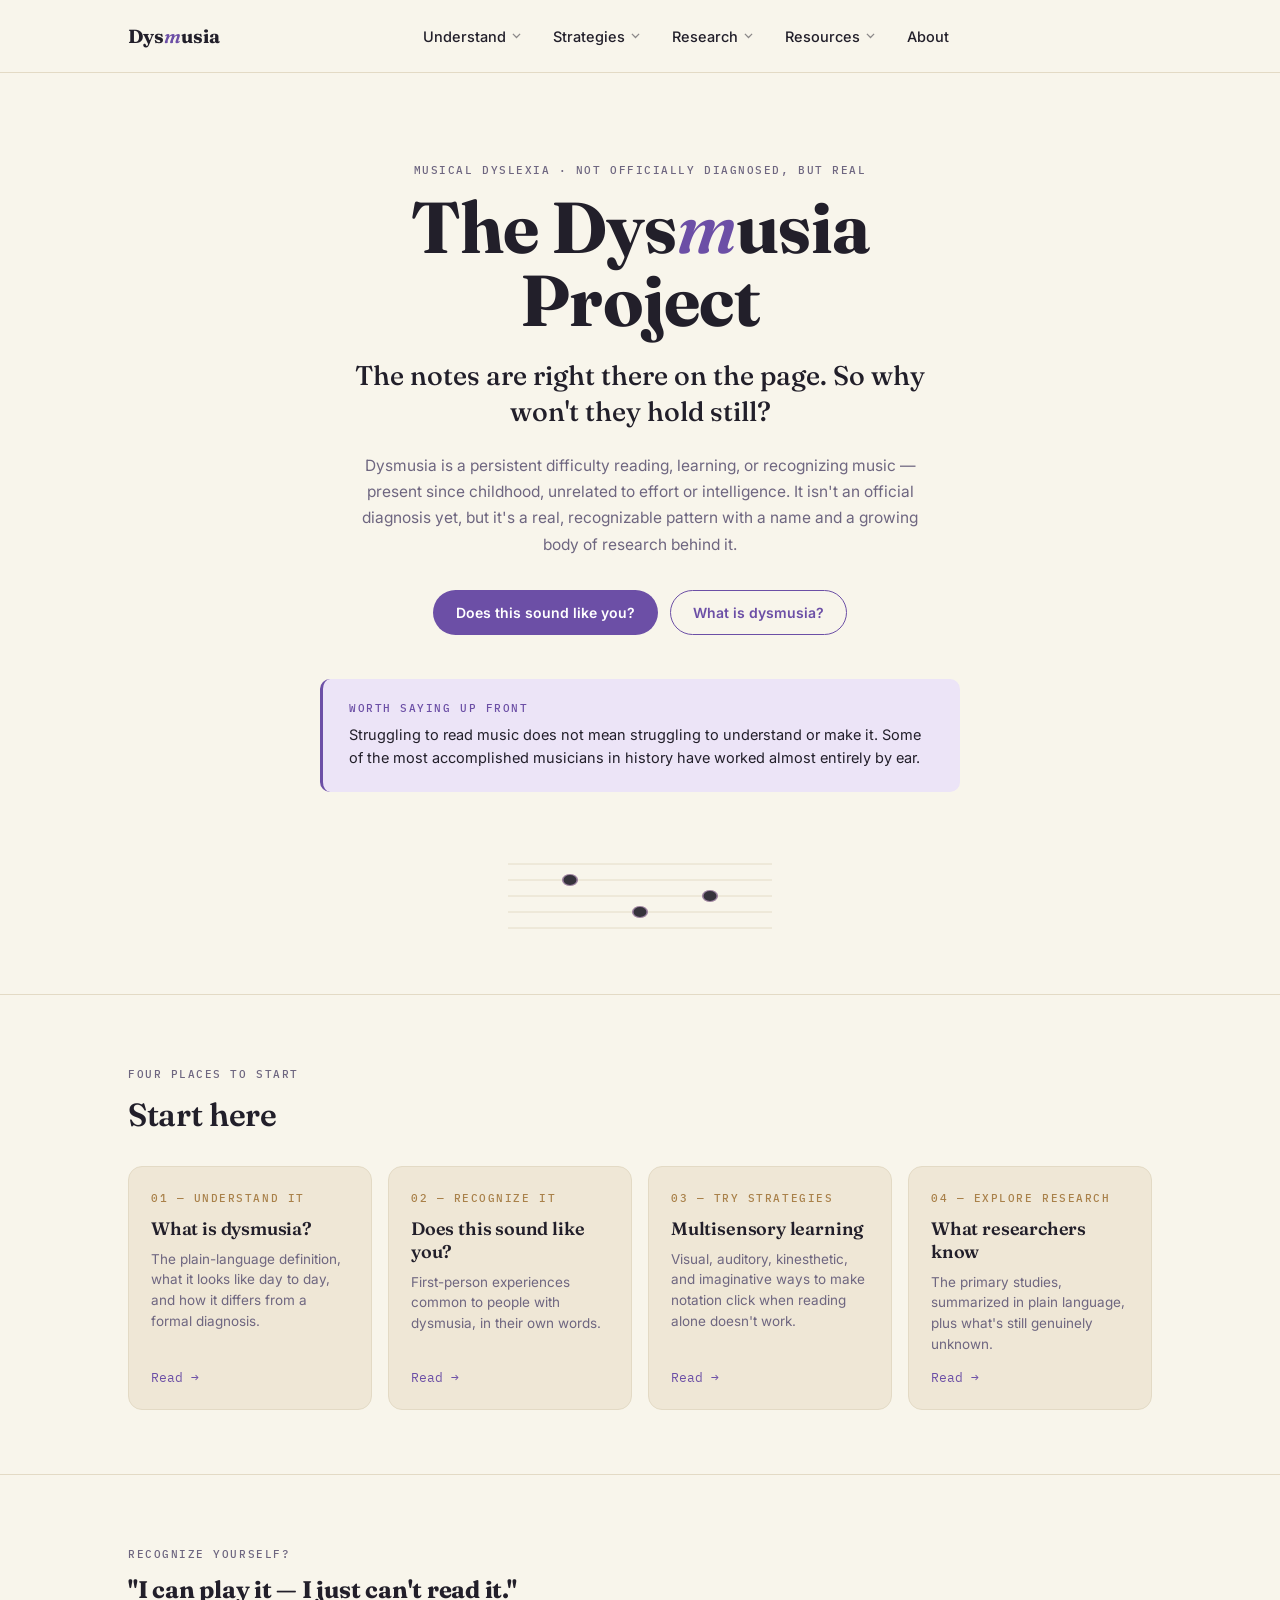
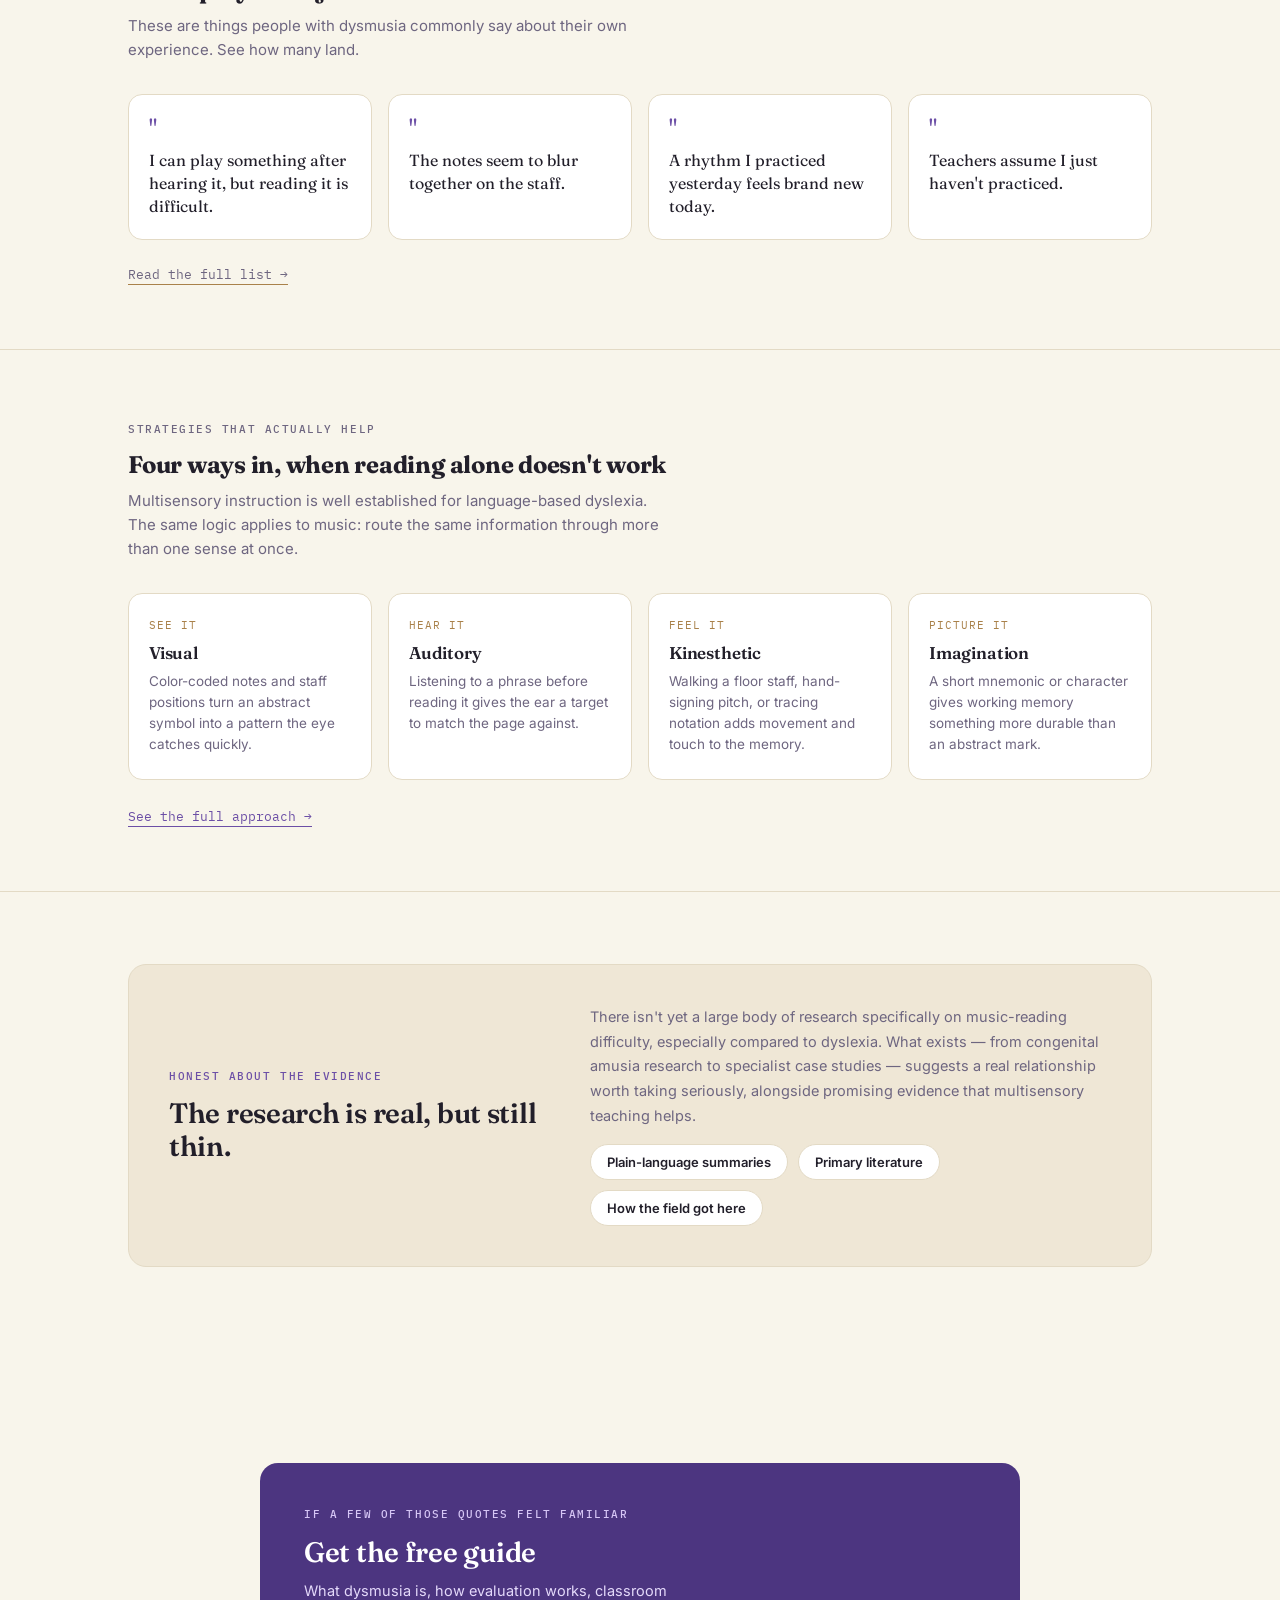
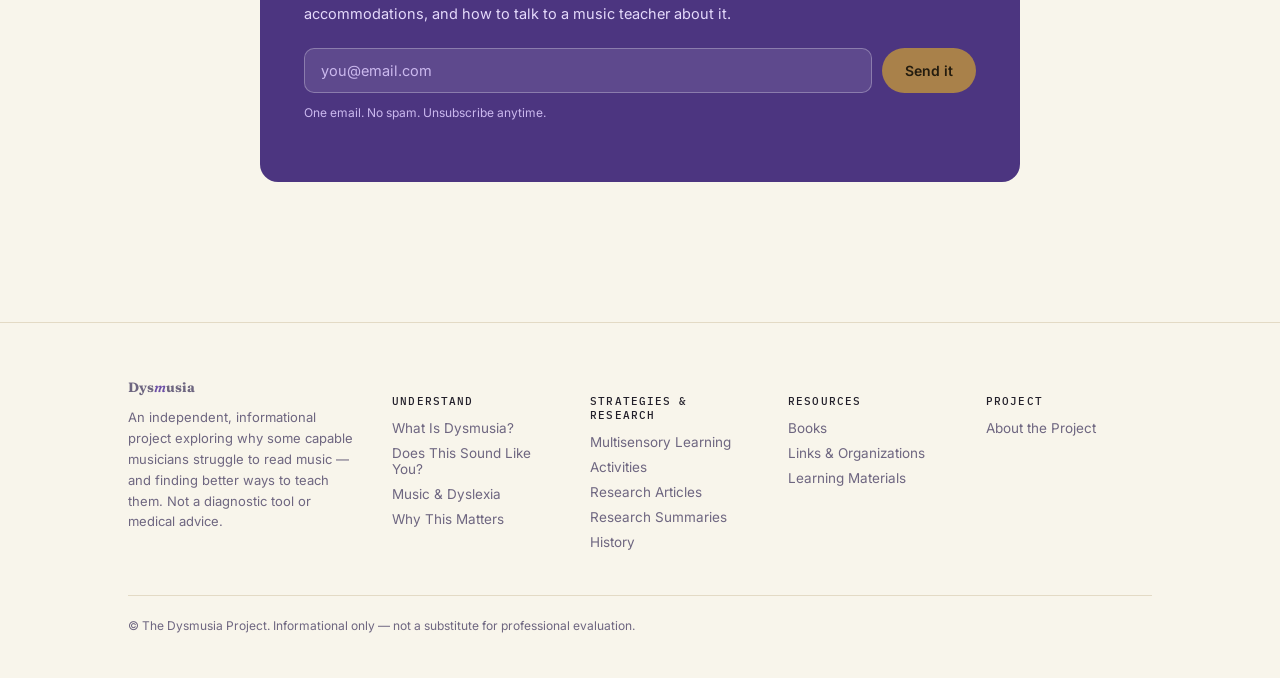
==== index.html @ ca69eed8 "initial site" ====
<!DOCTYPE html>
<html lang="en">
<head>
<meta charset="UTF-8">
<meta name="viewport" content="width=device-width, initial-scale=1.0">
<title>The Dysmusia Project — Why capable musicians struggle to read music</title>
<meta name="description" content="An informational project on dysmusia: why some capable musicians struggle to read notation, and how to teach around it.">
<link rel="preconnect" href="https://fonts.googleapis.com">
<link rel="preconnect" href="https://fonts.gstatic.com" crossorigin>
<link href="https://fonts.googleapis.com/css2?family=Fraunces:ital,opsz,wght,SOFT,WONK@0,9..144,300..900,0..100,0..1;1,9..144,300..900,0..100,0..1&family=Inter:wght@400;500;600;700&family=IBM+Plex+Mono:wght@400;500&display=swap" rel="stylesheet">
<link rel="stylesheet" href="style.css">
</head>
<body>

<nav class="site-nav">
  <div class="wrap">
    <a href="index.html" class="logo">Dys<span class="glitch-letter">m</span>usia</a>
    <div class="navlinks">
      <div class="navgroup">
        <button type="button">Understand <svg viewBox="0 0 10 6"><path d="M1 1l4 4 4-4" stroke="currentColor" fill="none" stroke-width="1.4"/></svg></button>
        <div class="dropdown">
          <a href="pages/what-is-dysmusia.html">What Is Dysmusia?<span class="sub">The core definition</span></a>
          <a href="pages/sound-like-you.html">Does This Sound Like You?<span class="sub">A recognition page</span></a>
          <a href="pages/music-and-dyslexia.html">Music &amp; Dyslexia<span class="sub">Where they overlap</span></a>
          <a href="pages/why-this-matters.html">Why This Matters<span class="sub">The cost of misreading it</span></a>
        </div>
      </div>
      <div class="navgroup">
        <button type="button">Strategies <svg viewBox="0 0 10 6"><path d="M1 1l4 4 4-4" stroke="currentColor" fill="none" stroke-width="1.4"/></svg></button>
        <div class="dropdown">
          <a href="pages/multisensory-learning.html">Multisensory Learning<span class="sub">The four pathways</span></a>
          <a href="pages/activities.html">Multisensory Activities<span class="sub">Things to actually try</span></a>
        </div>
      </div>
      <div class="navgroup">
        <button type="button">Research <svg viewBox="0 0 10 6"><path d="M1 1l4 4 4-4" stroke="currentColor" fill="none" stroke-width="1.4"/></svg></button>
        <div class="dropdown">
          <a href="pages/research.html">Research Articles<span class="sub">The primary literature</span></a>
          <a href="pages/research-summaries.html">Research Summaries<span class="sub">Plain-language breakdowns</span></a>
          <a href="pages/history.html">History<span class="sub">How the field got here</span></a>
        </div>
      </div>
      <div class="navgroup">
        <button type="button">Resources <svg viewBox="0 0 10 6"><path d="M1 1l4 4 4-4" stroke="currentColor" fill="none" stroke-width="1.4"/></svg></button>
        <div class="dropdown">
          <a href="pages/books.html">Books<span class="sub">An annotated library</span></a>
          <a href="pages/links.html">Links &amp; Organizations<span class="sub">Where to go for help</span></a>
          <a href="pages/shop.html">Learning Materials<span class="sub">Multisensory tools</span></a>
        </div>
      </div>
      <a href="pages/about.html">About</a>
    </div>
    <div class="nav-cta">
      <button class="mobile-toggle" aria-label="Menu">☰</button>
    </div>
  </div>
</nav>

<header class="hero">
  <div class="wrap hero-inner">
    <span class="eyebrow" data-key="hero.eyebrow">Musical dyslexia · not officially diagnosed, but real</span>
    <h1 class="site-title">The Dys<span class="glitch-letter">m</span>usia Project</h1>
    <p class="hero-subheading" data-key="hero.subheading">The notes are right there on the page. So why won't they hold still?</p>
    <p class="dek" data-key="hero.dek">Dysmusia is a persistent difficulty reading, learning, or recognizing music — present since childhood, unrelated to effort or intelligence. It isn't an official diagnosis yet, but it's a real, recognizable pattern with a name and a growing body of research behind it.</p>
    <div class="hero-cta">
      <a href="pages/sound-like-you.html" class="btn purple" data-key="hero.ctaPrimary">Does this sound like you?</a>
      <a href="pages/what-is-dysmusia.html" class="btn ghost" data-key="hero.ctaSecondary">What is dysmusia?</a>
    </div>
    <div class="callout">
      <span class="eyebrow" data-key="hero.calloutEyebrow">Worth saying up front</span>
      <p data-key="hero.calloutText">Struggling to read music does not mean struggling to understand or make it. Some of the most accomplished musicians in history have worked almost entirely by ear.</p>
    </div>
    <svg class="staff-sig" viewBox="0 0 280 90" xmlns="http://www.w3.org/2000/svg">
      <line x1="8" y1="16" x2="272" y2="16"/>
      <line x1="8" y1="32" x2="272" y2="32"/>
      <line x1="8" y1="48" x2="272" y2="48"/>
      <line x1="8" y1="64" x2="272" y2="64"/>
      <line x1="8" y1="80" x2="272" y2="80"/>
      <ellipse class="note-gold" cx="70" cy="32" rx="8" ry="6"/>
      <ellipse class="note-purple" cx="70" cy="32" rx="8" ry="6"/>
      <ellipse class="note-core" cx="70" cy="32" rx="6.5" ry="5"/>
      <ellipse class="note-gold" cx="140" cy="64" rx="8" ry="6"/>
      <ellipse class="note-purple" cx="140" cy="64" rx="8" ry="6"/>
      <ellipse class="note-core" cx="140" cy="64" rx="6.5" ry="5"/>
      <ellipse class="note-gold" cx="210" cy="48" rx="8" ry="6"/>
      <ellipse class="note-purple" cx="210" cy="48" rx="8" ry="6"/>
      <ellipse class="note-core" cx="210" cy="48" rx="6.5" ry="5"/>
    </svg>
  </div>
</header>

<hr class="divider">

<section class="start">
  <div class="wrap">
    <div class="section-head">
      <span class="eyebrow" data-key="start.eyebrow">Four places to start</span>
      <h2 data-key="start.heading">Start here</h2>
    </div>
    <div class="u-grid">
      <a class="u-card" href="pages/what-is-dysmusia.html">
        <span class="eyebrow" data-key="start.cards.0.eyebrow">01 — Understand it</span>
        <h3 data-key="start.cards.0.title">What is dysmusia?</h3>
        <p data-key="start.cards.0.body">The plain-language definition, what it looks like day to day, and how it differs from a formal diagnosis.</p>
        <span class="arrow">Read →</span>
      </a>
      <a class="u-card" href="pages/sound-like-you.html">
        <span class="eyebrow" data-key="start.cards.1.eyebrow">02 — Recognize it</span>
        <h3 data-key="start.cards.1.title">Does this sound like you?</h3>
        <p data-key="start.cards.1.body">First-person experiences common to people with dysmusia, in their own words.</p>
        <span class="arrow">Read →</span>
      </a>
      <a class="u-card" href="pages/multisensory-learning.html">
        <span class="eyebrow" data-key="start.cards.2.eyebrow">03 — Try strategies</span>
        <h3 data-key="start.cards.2.title">Multisensory learning</h3>
        <p data-key="start.cards.2.body">Visual, auditory, kinesthetic, and imaginative ways to make notation click when reading alone doesn't work.</p>
        <span class="arrow">Read →</span>
      </a>
      <a class="u-card" href="pages/research-summaries.html">
        <span class="eyebrow" data-key="start.cards.3.eyebrow">04 — Explore research</span>
        <h3 data-key="start.cards.3.title">What researchers know</h3>
        <p data-key="start.cards.3.body">The primary studies, summarized in plain language, plus what's still genuinely unknown.</p>
        <span class="arrow">Read →</span>
      </a>
    </div>
  </div>
</section>

<hr class="divider">

<section class="recog">
  <div class="wrap">
    <span class="eyebrow" data-key="recognition.eyebrow">Recognize yourself?</span>
    <h2 data-key="recognition.heading">"I can play it — I just can't read it."</h2>
    <p class="intro" data-key="recognition.intro">These are things people with dysmusia commonly say about their own experience. See how many land.</p>
    <div class="recog-row">
      <div class="recog-card"><span class="mark">"</span><span data-key="recognition.quotes.0">I can play something after hearing it, but reading it is difficult.</span></div>
      <div class="recog-card"><span class="mark">"</span><span data-key="recognition.quotes.1">The notes seem to blur together on the staff.</span></div>
      <div class="recog-card"><span class="mark">"</span><span data-key="recognition.quotes.2">A rhythm I practiced yesterday feels brand new today.</span></div>
      <div class="recog-card"><span class="mark">"</span><span data-key="recognition.quotes.3">Teachers assume I just haven't practiced.</span></div>
    </div>
    <a href="pages/sound-like-you.html" class="recog-more" data-key="recognition.linkText">Read the full list →</a>
  </div>
</section>

<hr class="divider">

<section class="ways">
  <div class="wrap">
    <span class="eyebrow" data-key="ways.eyebrow">Strategies that actually help</span>
    <h2 data-key="ways.heading">Four ways in, when reading alone doesn't work</h2>
    <p class="intro" data-key="ways.intro">Multisensory instruction is well established for language-based dyslexia. The same logic applies to music: route the same information through more than one sense at once.</p>
    <div class="ways-row">
      <div class="way-chip"><span class="tag" data-key="ways.items.0.tag">See it</span><h3 data-key="ways.items.0.title">Visual</h3><p data-key="ways.items.0.body">Color-coded notes and staff positions turn an abstract symbol into a pattern the eye catches quickly.</p></div>
      <div class="way-chip"><span class="tag" data-key="ways.items.1.tag">Hear it</span><h3 data-key="ways.items.1.title">Auditory</h3><p data-key="ways.items.1.body">Listening to a phrase before reading it gives the ear a target to match the page against.</p></div>
      <div class="way-chip"><span class="tag" data-key="ways.items.2.tag">Feel it</span><h3 data-key="ways.items.2.title">Kinesthetic</h3><p data-key="ways.items.2.body">Walking a floor staff, hand-signing pitch, or tracing notation adds movement and touch to the memory.</p></div>
      <div class="way-chip"><span class="tag" data-key="ways.items.3.tag">Picture it</span><h3 data-key="ways.items.3.title">Imagination</h3><p data-key="ways.items.3.body">A short mnemonic or character gives working memory something more durable than an abstract mark.</p></div>
    </div>
    <a href="pages/multisensory-learning.html" class="ways-link" data-key="ways.linkText">See the full approach →</a>
  </div>
</section>

<hr class="divider">

<section class="research-band">
  <div class="wrap">
    <div class="research-card">
      <div>
        <span class="eyebrow" data-key="research.eyebrow">Honest about the evidence</span>
        <h2 data-key="research.heading">The research is real, but still thin.</h2>
      </div>
      <div class="research-copy">
        <p data-key="research.body">There isn't yet a large body of research specifically on music-reading difficulty, especially compared to dyslexia. What exists — from congenital amusia research to specialist case studies — suggests a real relationship worth taking seriously, alongside promising evidence that multisensory teaching helps.</p>
        <div class="research-links">
          <a class="pill-link" data-key-text="research.links.0.label" data-key-href="research.links.0.href" href="pages/research-summaries.html">Plain-language summaries</a>
          <a class="pill-link" data-key-text="research.links.1.label" data-key-href="research.links.1.href" href="pages/research.html">Primary literature</a>
          <a class="pill-link" data-key-text="research.links.2.label" data-key-href="research.links.2.href" href="pages/history.html">How the field got here</a>
        </div>
      </div>
    </div>
  </div>
</section>

<section class="capture-wrap">
  <div class="wrap">
    <div class="check-panel">
      <span class="eyebrow" data-key="capture.eyebrow">If a few of those quotes felt familiar</span>
      <h2 data-key="capture.heading">Get the free guide</h2>
      <p data-key="capture.body">What dysmusia is, how evaluation works, classroom accommodations, and how to talk to a music teacher about it.</p>
      <form class="capture-form" id="captureFormHome" action="https://formspree.io/f/YOUR_FORM_ID" method="POST">
        <label for="emailInputHome">Email address</label>
        <div class="capture-row">
          <input type="email" id="emailInputHome" name="email" data-key-placeholder="capture.placeholder" placeholder="you@email.com" required>
          <button type="submit" class="btn gold" data-key="capture.buttonLabel">Send it</button>
        </div>
        <p class="capture-note" data-key="capture.note">One email. No spam. Unsubscribe anytime.</p>
        <div class="form-success" data-key="capture.successText">✓ Sent — check your inbox in a minute.</div>
      </form>
    </div>
  </div>
</section>

<footer>
  <div class="wrap">
    <div class="footer-grid">
      <div class="footer-col">
        <a href="index.html" class="logo" style="margin-bottom:12px; display:flex;">Dys<span class="glitch-letter">m</span>usia</a>
        <p data-key="footer.blurb">An independent, informational project exploring why some capable musicians struggle to read music — and finding better ways to teach them. Not a diagnostic tool or medical advice.</p>
      </div>
      <div class="footer-col">
        <h4>Understand</h4>
        <a href="pages/what-is-dysmusia.html">What Is Dysmusia?</a>
        <a href="pages/sound-like-you.html">Does This Sound Like You?</a>
        <a href="pages/music-and-dyslexia.html">Music &amp; Dyslexia</a>
        <a href="pages/why-this-matters.html">Why This Matters</a>
      </div>
      <div class="footer-col">
        <h4>Strategies &amp; Research</h4>
        <a href="pages/multisensory-learning.html">Multisensory Learning</a>
        <a href="pages/activities.html">Activities</a>
        <a href="pages/research.html">Research Articles</a>
        <a href="pages/research-summaries.html">Research Summaries</a>
        <a href="pages/history.html">History</a>
      </div>
      <div class="footer-col">
        <h4>Resources</h4>
        <a href="pages/books.html">Books</a>
        <a href="pages/links.html">Links &amp; Organizations</a>
        <a href="pages/shop.html">Learning Materials</a>
      </div>
      <div class="footer-col">
        <h4>Project</h4>
        <a href="pages/about.html">About the Project</a>
      </div>
    </div>
    <div class="footer-bottom">
      <p>© The Dysmusia Project. Informational only — not a substitute for professional evaluation.</p>
    </div>
  </div>
</footer>

<script src="site.js"></script>
<script src="content-loader.js"></script>
</body>
</html>
---- style.css ----
/* ==========================================================
   The Dysmusia Project — shared stylesheet
   ========================================================== */

:root{
  --paper:#F8F5EB;
  --paper-card:#EFE7D6;
  --lavender:#ECE4F7;
  --ink:#221F2A;
  --ink-soft:#6E6680;
  --purple:#6C4FA6;
  --purple-deep:#4C3580;
  --gold:#A9814A;
  --line:#E3DAC5;
}

*{box-sizing:border-box;}
html{scroll-behavior:smooth;}
body{
  margin:0;
  background:var(--paper);
  color:var(--ink);
  font-family:'Inter',sans-serif;
  -webkit-font-smoothing:antialiased;
}
.wrap{max-width:1080px; margin:0 auto; padding:0 28px;}
a{color:inherit;}
h1,h2,h3{font-family:'Fraunces',serif; margin:0; letter-spacing:-0.01em; color:var(--ink);}
p{margin:0 0 16px; line-height:1.65;}
ul{margin:0 0 16px; padding-left:20px; line-height:1.65;}
.eyebrow{
  font-family:'IBM Plex Mono',monospace;
  text-transform:uppercase;
  letter-spacing:0.14em;
  font-size:11px;
  font-weight:500;
  color:var(--ink-soft);
  display:block;
  margin:0 0 14px;
}

/* ============ NAV ============ */
.site-nav{background:var(--paper); border-bottom:1px solid var(--line); position:sticky; top:0; z-index:50;}
.site-nav .wrap{display:flex; align-items:center; justify-content:space-between; height:72px;}
.logo{font-family:'Fraunces',serif; font-weight:700; font-size:19px; text-decoration:none; color:var(--ink);}
.glitch-letter{font-style:italic; color:var(--purple); font-weight:600;}
.navlinks{display:flex; align-items:center; gap:4px;}
.navgroup{position:relative;}
.navgroup > button{
  background:none; border:none; font-family:'Inter',sans-serif; font-size:14.5px;
  font-weight:500; color:var(--ink); display:flex; align-items:center; gap:6px;
  cursor:pointer; padding:10px 14px; border-radius:8px;
}
.navgroup > button:hover, .navlinks > a:hover{background:var(--paper-card);}
.navgroup svg{width:9px; opacity:0.5;}
.navlinks > a{text-decoration:none; font-size:14.5px; font-weight:500; color:var(--ink); padding:10px 14px; border-radius:8px;}
.dropdown{
  position:absolute; top:100%; left:0; min-width:230px; background:#fff;
  border:1px solid var(--line); border-radius:12px; box-shadow:0 16px 32px rgba(34,31,42,0.08);
  padding:8px; opacity:0; visibility:hidden; transform:translateY(4px); transition:all .16s ease;
}
.navgroup:hover .dropdown, .navgroup.open .dropdown{opacity:1; visibility:visible; transform:translateY(0);}
.dropdown a{display:flex; flex-direction:column; text-decoration:none; color:var(--ink); padding:10px 12px; border-radius:8px; font-size:13.5px; font-weight:600;}
.dropdown a:hover{background:var(--paper-card);}
.dropdown a .sub{font-family:'Inter',sans-serif; font-weight:400; font-size:12px; color:var(--ink-soft); margin-top:2px;}
.mobile-toggle{display:none; background:none; border:none; font-size:20px; cursor:pointer; color:var(--ink);}

@media (max-width: 900px){
  .navlinks{
    display:none; position:absolute; top:72px; left:0; right:0; background:var(--paper);
    border-bottom:1px solid var(--line); flex-direction:column; align-items:stretch; padding:8px 20px 20px;
  }
  .navlinks.open{display:flex;}
  .navgroup{width:100%;}
  .navgroup > button{width:100%; justify-content:space-between;}
  .dropdown{position:static; opacity:1; visibility:visible; transform:none; box-shadow:none; border:none; display:none; padding:0 0 0 12px;}
  .navgroup.open .dropdown{display:block;}
  .mobile-toggle{display:block;}
}

/* ============ BUTTONS ============ */
.btn{
  font-family:'Inter',sans-serif; font-weight:600; font-size:14px; padding:13px 22px;
  border-radius:999px; text-decoration:none; display:inline-flex; align-items:center; gap:8px;
  border:1px solid transparent; transition:transform .15s ease; cursor:pointer;
}
.btn:hover{transform:translateY(-1px);}
.btn.purple{background:var(--purple); color:#fff;}
.btn.gold{background:var(--gold); color:#241C0F;}
.btn.ghost{border-color:var(--purple); color:var(--purple); background:none;}

/* ============ HERO (landing page) ============ */
.hero{padding:90px 0 56px; text-align:center;}
.hero-inner{max-width:700px; margin:0 auto;}
.hero .site-title{
  font-size:clamp(38px,6.4vw,72px); line-height:1.02; font-weight:700; margin-bottom:20px;
}
.hero .hero-subheading{
  font-family:'Fraunces',serif; font-size:clamp(19px,2.6vw,27px); font-weight:500;
  line-height:1.35; color:var(--ink); max-width:34ch; margin:0 auto 22px;
}
.glitch-word{position:relative; display:inline-block; font-variation-settings:'SOFT' 30,'WONK' 1;}
.glitch-word::before,.glitch-word::after{content:'hold still'; position:absolute; left:0; top:0; width:100%;}
.glitch-word::before{color:var(--gold); transform:translate(2.5px,-1.5px); opacity:0.55; z-index:-1;}
.glitch-word::after{color:var(--purple); transform:translate(-2.5px,1.5px); opacity:0.55; z-index:-1;}
@media (prefers-reduced-motion:no-preference){
  .glitch-word::before{animation:jA 5.6s ease-in-out infinite;}
  .glitch-word::after{animation:jB 5.6s ease-in-out infinite;}
}
@keyframes jA{0%,100%{transform:translate(2.5px,-1.5px);}50%{transform:translate(1px,-0.5px);}}
@keyframes jB{0%,100%{transform:translate(-2.5px,1.5px);}50%{transform:translate(-1px,0.5px);}}
.hero p.dek{font-size:15.5px; line-height:1.7; color:var(--ink-soft); max-width:56ch; margin:0 auto 32px;}
.hero-cta{display:flex; gap:12px; justify-content:center; flex-wrap:wrap; margin-bottom:44px;}

.callout{
  max-width:640px; margin:0 auto; background:var(--lavender); border-left:3px solid var(--purple);
  border-radius:10px; padding:22px 26px; text-align:left;
}
.callout .eyebrow{color:var(--purple); margin-bottom:8px;}
.callout p{font-size:14.5px; line-height:1.6; margin:0; color:var(--ink);}

.gold-callout{
  background:#FBF3E3; border-left:3px solid var(--gold); border-radius:10px; padding:22px 26px; margin:24px 0;
}
.gold-callout .eyebrow{color:var(--gold); margin-bottom:8px;}
.gold-callout p{margin:0; font-size:14.5px;}

.staff-sig{display:block; margin:56px auto 0; max-width:280px; opacity:0.9;}
.staff-sig line{stroke:var(--line); stroke-width:1;}
.staff-sig .note-core{fill:var(--ink);}
.staff-sig .note-gold{fill:var(--gold); opacity:0.6;}
.staff-sig .note-purple{fill:var(--purple); opacity:0.6;}

hr.divider{border:none; border-top:1px solid var(--line); margin:0;}

section{padding:76px 0;}
.section-head{margin-bottom:32px;}
.section-head h2{font-size:clamp(24px,2.8vw,32px); font-weight:600;}

/* ============ PAGE HERO (subpages) ============ */
.page-hero{background:var(--paper-card); border-bottom:1px solid var(--line); padding:56px 0 44px;}
.page-hero .crumb{
  font-family:'IBM Plex Mono',monospace; font-size:12px; color:var(--ink-soft); margin:0 0 18px;
}
.page-hero .crumb a{text-decoration:none; color:var(--ink-soft); border-bottom:1px solid var(--line);}
.page-hero .crumb a:hover{color:var(--purple); border-color:var(--purple);}
.page-hero h1{font-size:clamp(28px,4vw,42px); font-weight:600; margin-bottom:14px;}
.page-hero .dek{font-size:15.5px; line-height:1.65; color:var(--ink-soft); max-width:60ch; margin:0;}

/* ============ PROSE (article pages) ============ */
.prose{max-width:760px; padding:64px 0;}
.prose h2{font-size:24px; font-weight:600; margin:40px 0 14px;}
.prose h2:first-child{margin-top:0;}
.prose p{font-size:15.5px; color:var(--ink-soft); line-height:1.75;}
.prose ul{font-size:15.5px; color:var(--ink-soft); line-height:1.75;}
.prose li{margin-bottom:10px;}
.prose strong{color:var(--ink);}
.prose a{color:var(--purple); text-decoration:none; border-bottom:1px solid var(--purple);}
section > .wrap.prose{padding:64px 28px;}

/* ============ START HERE / CARD GRID ============ */
.u-grid{display:grid; grid-template-columns:repeat(4,1fr); gap:16px;}
.u-card{
  border:1px solid var(--line); border-radius:14px; padding:24px 22px; background:var(--paper-card);
  text-decoration:none; color:var(--ink); display:flex; flex-direction:column; min-height:172px;
  transition:transform .15s ease, box-shadow .15s ease;
}
.u-card:hover{transform:translateY(-2px); box-shadow:0 10px 24px rgba(34,31,42,0.08);}
.u-card .eyebrow{color:var(--gold); margin-bottom:12px;}
.u-card h3{font-size:18px; font-weight:600; margin-bottom:9px;}
.u-card p{font-size:13.5px; color:var(--ink-soft); line-height:1.55; margin:0 0 auto;}
.u-card .arrow{margin-top:14px; font-family:'IBM Plex Mono',monospace; font-size:12.5px; color:var(--purple);}

section.start, section.recog, section.ways, section.research-band{padding:64px 0;}

/* generic content card grid (books / links / shop pages) */
.card-grid{display:grid; gap:20px; padding:8px 0 64px;}
.card-grid.cols-2{grid-template-columns:repeat(2,1fr);}
.card-grid.cols-3{grid-template-columns:repeat(3,1fr);}
.card{
  background:#fff; border:1px solid var(--line); border-radius:14px; padding:26px 24px;
}
.card .eyebrow{color:var(--purple); margin-bottom:10px;}
.card h3{font-size:18px; font-weight:600; margin-bottom:10px;}
.card p{font-size:14px; color:var(--ink-soft); line-height:1.65; margin:0 0 14px;}
.card .pill-link{display:inline-flex;}
.card a{color:var(--purple); text-decoration:none; border-bottom:1px solid var(--purple);}
section > .wrap > .card-grid{margin-top:0;}
section .wrap{padding-top:8px;}

/* ============ RECOGNITION ============ */
.recog-row{display:grid; grid-template-columns:repeat(4,1fr); gap:16px; margin-top:32px;}
.recog-card{
  background:#fff; border:1px solid var(--line); border-radius:14px; padding:22px 20px;
  font-family:'Fraunces',serif; font-size:16px; line-height:1.42;
}
.recog-card .mark{color:var(--purple); font-size:24px; line-height:1; display:block; margin-bottom:8px;}
.recog-more{
  margin-top:26px; font-family:'IBM Plex Mono',monospace; font-size:12.5px; color:var(--ink-soft);
  text-decoration:none; display:inline-flex; align-items:center; gap:6px; border-bottom:1px solid var(--gold); padding-bottom:2px;
}
.recog p.intro{font-size:15px; color:var(--ink-soft); line-height:1.6; max-width:56ch; margin:10px 0 0;}

/* recognition LIST (sound-like-you.html full page version) */
.recog-list{display:grid; grid-template-columns:repeat(2,1fr); gap:14px; padding:16px 0 48px;}
.recog-item{
  background:#fff; border:1px solid var(--line); border-radius:14px; padding:22px 22px 22px 46px;
  position:relative; font-family:'Fraunces',serif; font-size:16.5px; line-height:1.45;
}
.recog-item .mark{
  position:absolute; left:18px; top:16px; color:var(--purple); font-size:30px; font-family:'Fraunces',serif;
}
.recog-item p{margin:0; color:var(--ink);}

/* ============ FOUR WAYS IN / MULTISENSORY ============ */
.ways p.intro{font-size:15px; color:var(--ink-soft); line-height:1.6; max-width:60ch; margin:10px 0 32px;}
.ways-row{display:grid; grid-template-columns:repeat(4,1fr); gap:16px;}
.way-chip{border:1px solid var(--line); border-radius:14px; padding:24px 20px; background:#fff;}
.way-chip .tag{
  font-family:'IBM Plex Mono',monospace; font-size:10.5px; text-transform:uppercase;
  letter-spacing:0.1em; color:var(--gold); display:block; margin-bottom:10px;
}
.way-chip h3{font-size:17px; font-weight:600; margin-bottom:8px;}
.way-chip p{font-size:13.5px; color:var(--ink-soft); line-height:1.55; margin:0;}
.ways-link{
  display:inline-flex; margin-top:28px; color:var(--purple); text-decoration:none;
  border-bottom:1px solid var(--purple); padding-bottom:2px; font-family:'IBM Plex Mono',monospace; font-size:12.5px;
}

/* sense-block (multisensory-learning.html detail layout) */
.sense-block{
  display:grid; grid-template-columns:180px 1fr; gap:28px; padding:28px 0; border-top:1px solid var(--line);
}
.sense-block:first-of-type{border-top:none;}
.sense-label{font-family:'Fraunces',serif; font-size:22px; font-weight:600; display:block;}
.sense-tag{
  font-family:'IBM Plex Mono',monospace; font-size:11px; text-transform:uppercase; letter-spacing:0.1em;
  color:var(--gold); display:block; margin-top:6px;
}
.sense-block ul{font-size:14.5px; color:var(--ink-soft); line-height:1.7;}
.sense-block li{margin-bottom:6px;}

/* ============ ACCORDION (activities.html) ============ */
.accordion{max-width:820px; margin:0 auto; padding:8px 0 64px;}
.acc-item{border-bottom:1px solid var(--line);}
.acc-item button{
  width:100%; background:none; border:none; text-align:left; padding:22px 4px;
  font-family:'Fraunces',serif; font-size:18px; font-weight:600; color:var(--ink);
  display:flex; align-items:center; justify-content:space-between; cursor:pointer;
}
.acc-item .plus{font-family:'Inter',sans-serif; font-size:22px; color:var(--purple); font-weight:400; transition:transform .2s ease;}
.acc-item.open .plus{transform:rotate(45deg);}
.acc-panel{max-height:0; overflow:hidden; transition:max-height .25s ease;}
.acc-panel-inner{padding:0 4px 24px;}
.acc-panel-inner ul{font-size:14.5px; color:var(--ink-soft); line-height:1.7; margin:0;}
.acc-panel-inner li{margin-bottom:10px;}

/* ============ TIMELINE (history.html) ============ */
.timeline{max-width:760px; margin:0 auto; padding:16px 0 64px; position:relative;}
.tl-item{display:grid; grid-template-columns:100px 1fr; gap:24px; padding:22px 0; border-top:1px solid var(--line);}
.tl-item:first-child{border-top:none;}
.tl-item .yr{
  font-family:'IBM Plex Mono',monospace; font-size:13px; color:var(--purple); font-weight:500; padding-top:2px;
}
.tl-item h3{font-size:17px; font-weight:600; margin-bottom:8px;}
.tl-item p{font-size:14.5px; color:var(--ink-soft); line-height:1.65; margin:0;}

/* ============ STUDY CARD (research-summaries.html) ============ */
.study-card{
  background:#fff; border:1px solid var(--line); border-radius:16px; padding:32px; margin-bottom:20px;
}
.study-card .eyebrow{color:var(--purple);}
.study-card h3{font-size:19px; font-weight:600; margin:8px 0 22px;}
.study-grid{display:grid; grid-template-columns:1fr 1fr; gap:20px 28px;}
.study-block .label{
  font-family:'IBM Plex Mono',monospace; font-size:10.5px; text-transform:uppercase; letter-spacing:0.08em;
  color:var(--gold); display:block; margin-bottom:6px;
}
.study-block p{font-size:14px; color:var(--ink-soft); line-height:1.6; margin:0;}

/* ============ RESEARCH BAND (landing page) ============ */
.research-card{
  background:var(--paper-card); border:1px solid var(--line); border-radius:18px;
  padding:40px; display:grid; grid-template-columns:0.85fr 1.15fr; gap:36px; align-items:center;
}
.research-card .eyebrow{color:var(--purple);}
.research-card h2{font-size:clamp(22px,2.6vw,28px); font-weight:600; line-height:1.18;}
.research-copy p{font-size:14.5px; line-height:1.7; color:var(--ink-soft); margin:0 0 16px;}
.research-links{display:flex; gap:10px; flex-wrap:wrap;}
.pill-link{
  text-decoration:none; color:var(--ink); font-size:13px; font-weight:600;
  border:1px solid var(--line); background:#fff; padding:9px 16px; border-radius:999px;
}
.pill-link:hover{border-color:var(--purple);}

/* ============ CAPTURE / CHECK PANEL ============ */
.check-panel{
  background:var(--purple-deep); color:#fff; border-radius:18px; padding:44px; max-width:760px; margin:48px auto 64px;
}
.check-panel .eyebrow{color:#D6C6F5;}
.check-panel h2{color:#fff; font-size:clamp(22px,2.8vw,28px); margin-bottom:10px; font-weight:600;}
.check-panel > p{color:#E4D9FA; font-size:14.5px; line-height:1.6; max-width:52ch; margin-bottom:22px;}
.capture-form label{display:none;}
.capture-row{display:flex; gap:10px; flex-wrap:wrap;}
.capture-row input{
  flex:1; min-width:220px; padding:13px 16px; border-radius:10px; border:1px solid rgba(255,255,255,0.28);
  background:rgba(255,255,255,0.1); color:#fff; font-size:14.5px; font-family:'Inter',sans-serif;
}
.capture-row input::placeholder{color:#CBB9EE;}
.capture-note{font-size:12px; color:#CBB9EE; margin-top:10px;}
.form-success{display:none; font-size:15px; font-weight:600; color:#fff; padding:8px 0 0;}
.capture-form.submitted .capture-row,
.capture-form.submitted .capture-note{display:none;}
.capture-form.submitted .form-success{display:block;}

/* ============ FOOTER ============ */
footer{background:var(--paper); border-top:1px solid var(--line); padding:56px 0 26px;}
.footer-grid{display:grid; grid-template-columns:1.4fr 1fr 1fr 1fr 1fr; gap:32px; padding-bottom:36px;}
.footer-col p{font-size:13px; line-height:1.6; color:var(--ink-soft); max-width:30ch;}
.footer-col h4{
  font-family:'IBM Plex Mono',monospace; font-size:11px; text-transform:uppercase;
  letter-spacing:0.1em; color:var(--ink); margin-bottom:12px; font-weight:500;
}
.footer-col a{display:block; text-decoration:none; color:var(--ink-soft); font-size:13.5px; margin-bottom:9px;}
.footer-col a:hover{color:var(--purple);}
.footer-bottom{border-top:1px solid var(--line); padding-top:20px; font-size:12px; color:var(--ink-soft);}

/* ============ FOCUS / A11Y ============ */
a:focus-visible, button:focus-visible, input:focus-visible{
  outline:2px solid var(--purple); outline-offset:2px;
}

/* ============ RESPONSIVE ============ */
@media (max-width: 900px){
  .u-grid, .recog-row, .ways-row, .recog-list{grid-template-columns:repeat(2,1fr);}
  .card-grid.cols-2, .card-grid.cols-3{grid-template-columns:repeat(1,1fr);}
  .research-card{grid-template-columns:1fr;}
  .footer-grid{grid-template-columns:repeat(2,1fr);}
  .sense-block{grid-template-columns:1fr;}
  .study-grid{grid-template-columns:1fr;}
  .tl-item{grid-template-columns:70px 1fr;}
}
@media (max-width: 560px){
  .u-grid, .recog-row, .ways-row, .recog-list{grid-template-columns:1fr;}
  .footer-grid{grid-template-columns:1fr;}
}
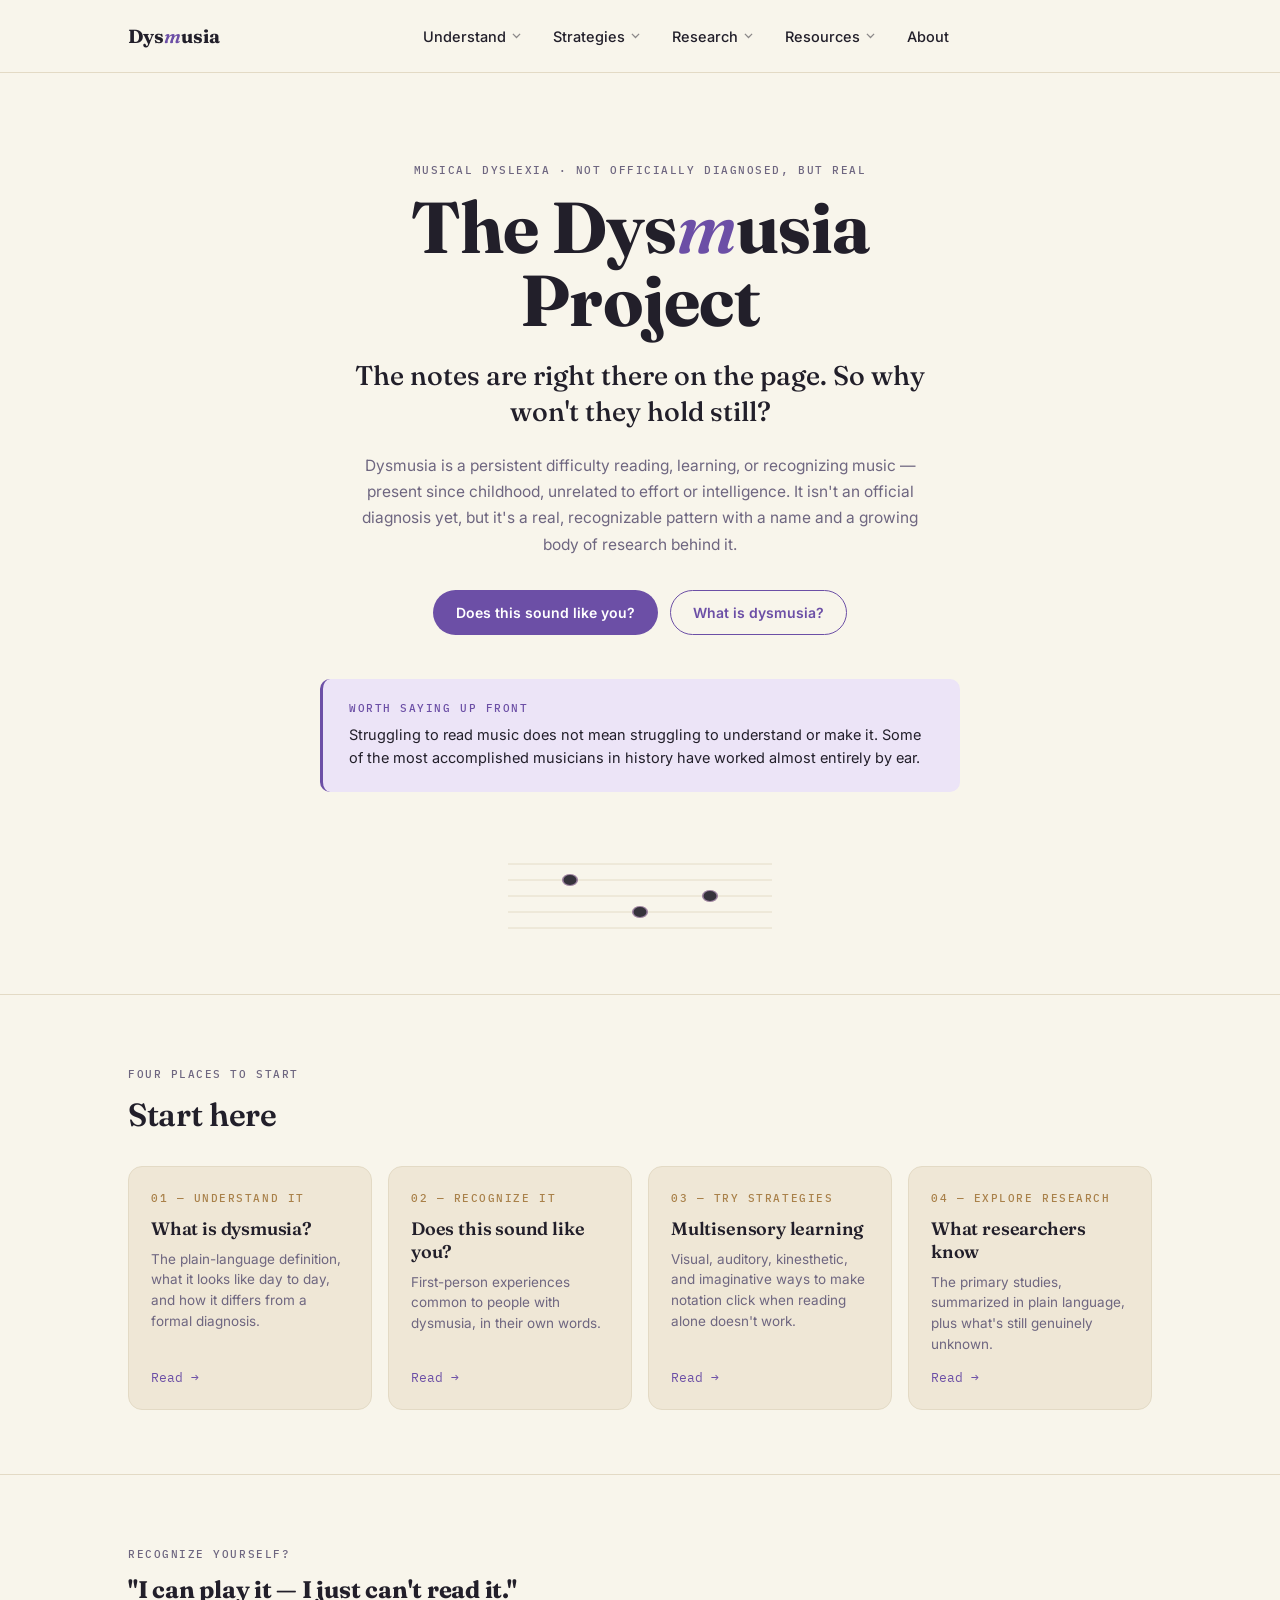
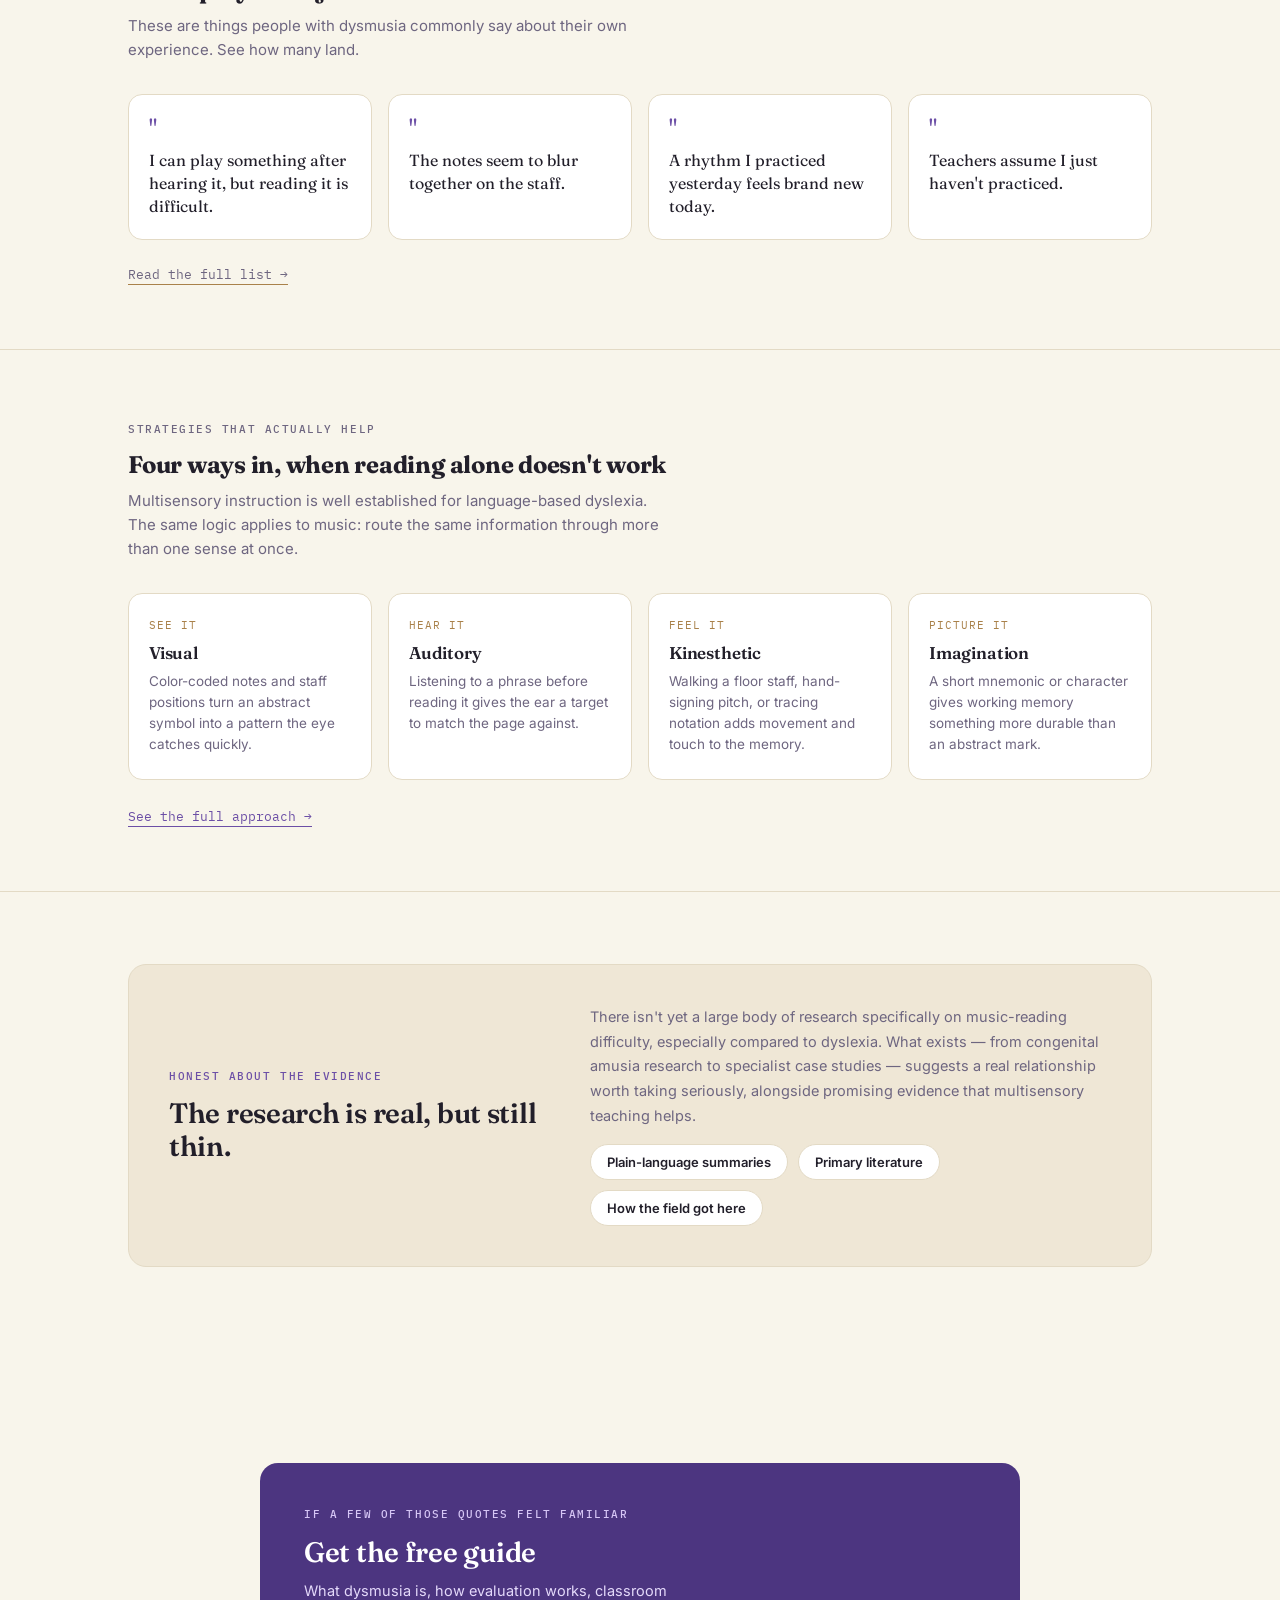
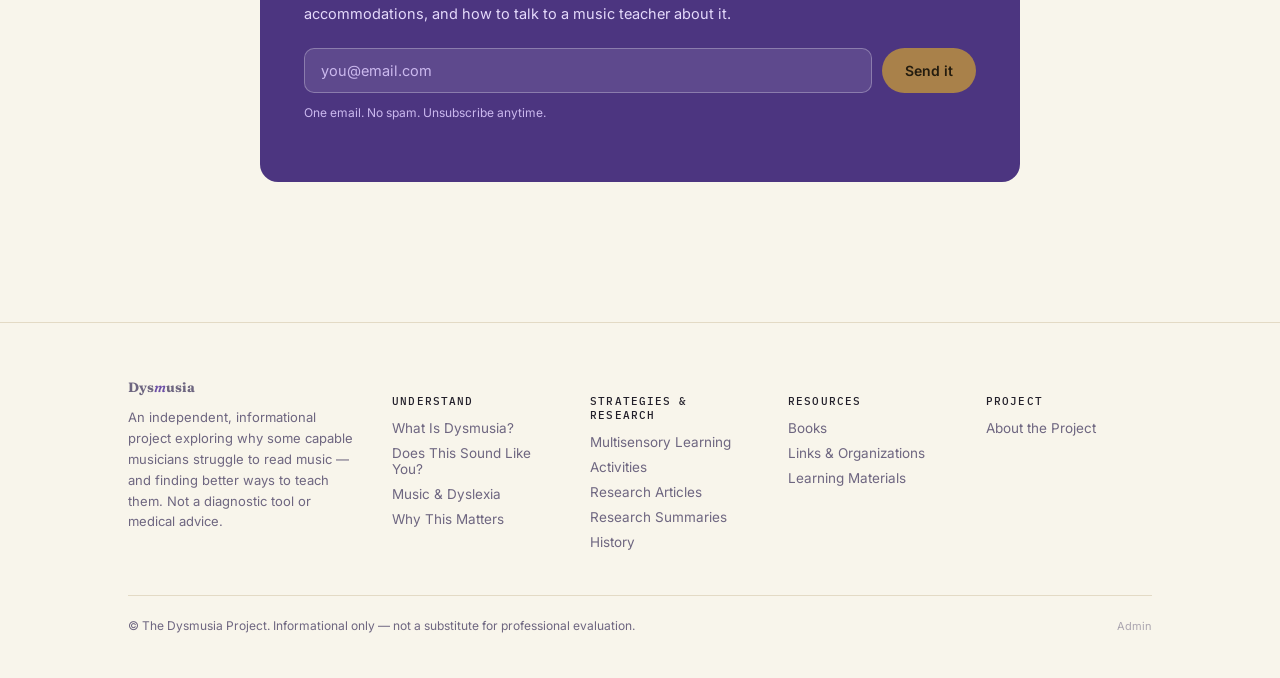
==== commit d957f355: "Add admin footer link and wire up multisensory-learning/history pages to content.json Adds a low-key" ====
--- a/index.html
+++ b/index.html
@@ -235,6 +235,7 @@
     </div>
     <div class="footer-bottom">
       <p>© The Dysmusia Project. Informational only — not a substitute for professional evaluation.</p>
+      <a href="admin.html" class="footer-admin-link">Admin</a>
     </div>
   </div>
 </footer>
--- a/style.css
+++ b/style.css
@@ -323,7 +323,9 @@
 }
 .footer-col a{display:block; text-decoration:none; color:var(--ink-soft); font-size:13.5px; margin-bottom:9px;}
 .footer-col a:hover{color:var(--purple);}
-.footer-bottom{border-top:1px solid var(--line); padding-top:20px; font-size:12px; color:var(--ink-soft);}
+.footer-bottom{border-top:1px solid var(--line); padding-top:20px; font-size:12px; color:var(--ink-soft); display:flex; justify-content:space-between; align-items:baseline; gap:12px; flex-wrap:wrap;}
+.footer-admin-link{color:var(--ink-soft); opacity:0.55; font-size:11px; text-decoration:none;}
+.footer-admin-link:hover{opacity:1; text-decoration:underline;}
 
 /* ============ FOCUS / A11Y ============ */
 a:focus-visible, button:focus-visible, input:focus-visible{
